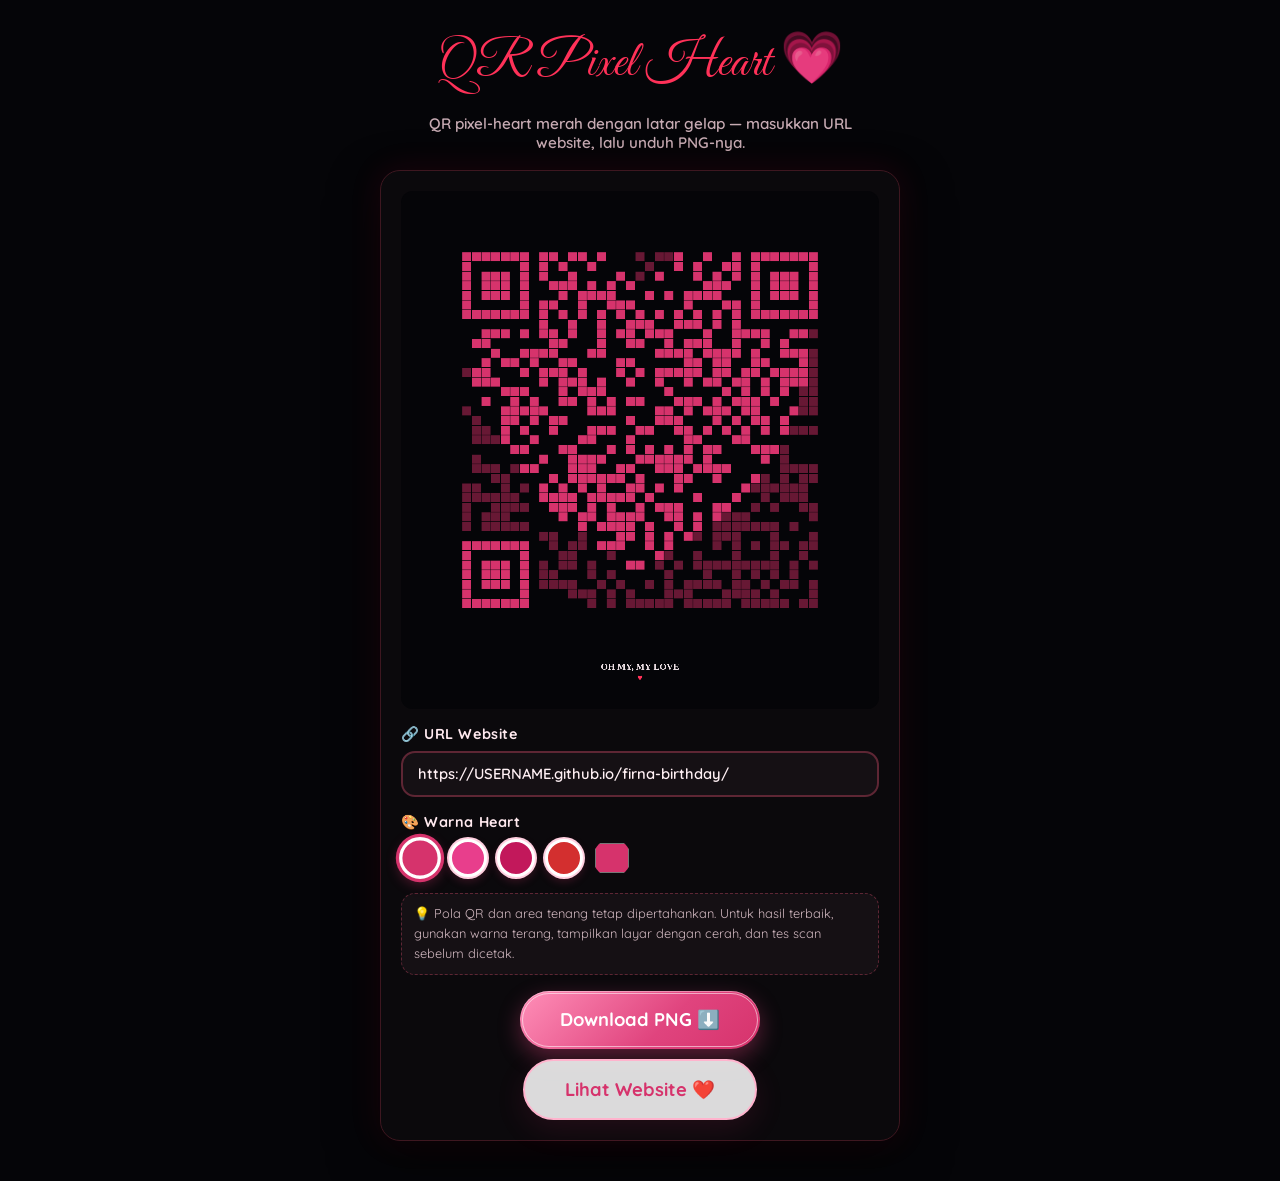
==== qr.html @ 23149557 "Publish birthday website" ====
<!DOCTYPE html>
<html lang="id">
<head>
  <meta charset="UTF-8">
  <meta name="viewport" content="width=device-width, initial-scale=1.0">
  <title>QR Pixel Heart — Firna ❤️</title>
  <link rel="icon" href="data:image/svg+xml,<svg xmlns='http://www.w3.org/2000/svg' viewBox='0 0 100 100'><text y='.9em' font-size='90'>💗</text></svg>">
  <link rel="preconnect" href="https://fonts.googleapis.com">
  <link rel="preconnect" href="https://fonts.gstatic.com" crossorigin>
  <link href="https://fonts.googleapis.com/css2?family=Great+Vibes&family=Quicksand:wght@400;500;600;700&display=swap" rel="stylesheet">
  <link rel="stylesheet" href="css/style.css">
  <style>
    .qr-page {
      min-height: 100dvh;
      display: flex;
      flex-direction: column;
      align-items: center;
      gap: 18px;
      padding: 28px 18px 40px;
      position: relative;
      z-index: 1;
      overflow-y: auto;
      color: #f8edf0;
      background: #050508;
    }
    .qr-page h1 {
      font-family: var(--font-script);
      font-weight: 400;
      font-size: clamp(2.2rem, 8vw, 3.2rem);
      color: #ff3158;
      text-align: center;
    }
    .qr-page .sub {
      color: #c7abb3;
      font-weight: 600;
      text-align: center;
      max-width: 460px;
      font-size: 0.95rem;
    }
    .qr-panel {
      background: #0b090c;
      border: 1px solid #3e1720;
      border-radius: 20px;
      box-shadow: 0 18px 50px rgba(0, 0, 0, 0.55), 0 0 32px rgba(230, 20, 58, 0.12);
      padding: 20px;
      width: min(100%, 520px);
      display: flex;
      flex-direction: column;
      gap: 16px;
    }
    #qr-canvas {
      width: 100%;
      height: auto;
      display: block;
      border-radius: 12px;
      background: #050508;
    }
    .qr-label {
      font-weight: 700;
      color: #ffe9ef;
      font-size: 0.9rem;
      letter-spacing: 0.04em;
    }
    .qr-url-row { display: flex; gap: 8px; flex-wrap: wrap; }
    #qr-url {
      flex: 1 1 220px;
      font-family: var(--font-body);
      font-weight: 600;
      font-size: 0.92rem;
      padding: 0.8em 1em;
      border-radius: 14px;
      border: 2px solid #5e2634;
      background: #151014;
      color: #fff0f4;
      outline: none;
    }
    #qr-url:focus { border-color: #ff5270; background: #1d1117; }
    .swatches { display: flex; gap: 10px; flex-wrap: wrap; align-items: center; }
    .swatch {
      width: 38px;
      height: 38px;
      border-radius: 50%;
      border: 3px solid #fff;
      box-shadow: 0 0 0 2px var(--pink-200), 0 4px 10px rgba(214, 51, 108, 0.25);
      cursor: pointer;
      transition: transform 0.15s ease;
      padding: 0;
    }
    .swatch:hover { transform: scale(1.12); }
    .swatch.on { box-shadow: 0 0 0 3px var(--rose), 0 4px 12px rgba(214, 51, 108, 0.4); transform: scale(1.1); }
    #qr-custom {
      width: 38px;
      height: 38px;
      border: none;
      border-radius: 50%;
      cursor: pointer;
      background: none;
      padding: 0;
    }
    .qr-tip {
      font-size: 0.8rem;
      color: #d1b8c0;
      line-height: 1.55;
      background: #151014;
      border: 1.5px dashed #5e2634;
      border-radius: 14px;
      padding: 10px 12px;
    }
    .qr-actions { display: flex; gap: 10px; flex-wrap: wrap; justify-content: center; }
  </style>
</head>
<body>
  <main class="qr-page">
    <h1>QR Pixel Heart 💗</h1>
    <p class="sub">QR pixel-heart merah dengan latar gelap — masukkan URL website, lalu unduh PNG-nya.</p>

    <div class="qr-panel">
      <canvas id="qr-canvas" aria-label="Preview QR code pixel heart"></canvas>

      <div>
        <p class="qr-label">🔗 URL Website</p>
        <div class="qr-url-row" style="margin-top:8px">
          <input id="qr-url" type="text" spellcheck="false" placeholder="https://username.github.io/firna-birthday/">
        </div>
      </div>

      <div>
        <p class="qr-label">🎨 Warna Heart</p>
        <div class="swatches" style="margin-top:8px" id="swatches">
          <button class="swatch on" data-color="#D6336C" style="background:#D6336C" title="Rose Pink"></button>
          <button class="swatch" data-color="#E83E8C" style="background:#E83E8C" title="Hot Pink"></button>
          <button class="swatch" data-color="#C2185B" style="background:#C2185B" title="Berry Pink"></button>
          <button class="swatch" data-color="#D32F2F" style="background:#D32F2F" title="Merah"></button>
          <input id="qr-custom" type="color" value="#D6336C" title="Warna custom">
        </div>
      </div>

      <p class="qr-tip">
        💡 Pola QR dan area tenang tetap dipertahankan. Untuk hasil terbaik, gunakan warna terang, tampilkan layar dengan cerah, dan tes scan sebelum dicetak.
      </p>

      <div class="qr-actions">
        <button class="btn btn-primary" id="btn-download">Download PNG ⬇️</button>
        <a class="btn btn-soft" href="index.html" style="text-decoration:none">Lihat Website ❤️</a>
      </div>
    </div>
  </main>

  <script src="js/qrcode.min.js"></script>
  <script>
    "use strict";

    const DEFAULT_URL = "https://USERNAME.github.io/firna-birthday/";
    const canvas = document.getElementById("qr-canvas");
    const ctx = canvas.getContext("2d");
    const urlInput = document.getElementById("qr-url");
    const customInput = document.getElementById("qr-custom");
    let currentColor = "#D6336C";

    urlInput.value = DEFAULT_URL;

    function heartPath(c, x, y, s) {
      c.beginPath();
      c.moveTo(x, y + s * 0.32);
      c.bezierCurveTo(x + s * 0.56, y - s * 0.18, x + s * 0.36, y - s * 0.58, x, y - s * 0.2);
      c.bezierCurveTo(x - s * 0.36, y - s * 0.58, x - s * 0.56, y - s * 0.18, x, y + s * 0.32);
      c.closePath();
    }

    function drawBigHeart(c, cx, cy, s, fill) {
      c.save();
      c.translate(cx, cy);
      c.fillStyle = fill;
      c.beginPath();
      c.moveTo(0, s * 0.32);
      c.bezierCurveTo(s * 0.56, -s * 0.18, s * 0.36, -s * 0.58, 0, -s * 0.2);
      c.bezierCurveTo(-s * 0.36, -s * 0.58, -s * 0.56, -s * 0.18, 0, s * 0.32);
      c.closePath();
      c.fill();
      c.restore();
    }

    function buildQR(url) {
      const qr = qrcode(0, "H");
      qr.addData(url);
      qr.make();
      return qr;
    }

    function isInsideHeart(x, y) {
      const sum = x * x + y * y - 1;
      return sum * sum * sum - x * x * y * y * y <= 0;
    }

    function dimColor(hex, factor = 0.48) {
      const value = hex.replace("#", "");
      const r = Math.round(parseInt(value.slice(0, 2), 16) * factor);
      const g = Math.round(parseInt(value.slice(2, 4), 16) * factor);
      const b = Math.round(parseInt(value.slice(4, 6), 16) * factor);
      return `rgb(${r}, ${g}, ${b})`;
    }

    function render() {
      const url = urlInput.value.trim() || DEFAULT_URL;
      let qr;
      try {
        qr = buildQR(url);
      } catch (e) {
        ctx.clearRect(0, 0, canvas.width, canvas.height);
        ctx.fillStyle = "#f4dce2";
        ctx.font = "600 14px Quicksand, sans-serif";
        ctx.textAlign = "center";
        ctx.fillText("URL terlalu panjang untuk QR ini 😢", canvas.width / 2, 40);
        return;
      }

      const S = 2;
      const N = qr.getModuleCount();
      const QUIET = 4;
      const cell = 18;
      const qrPx = (N + QUIET * 2) * cell;
      const pad = 42;
      const footH = 74;
      const W = qrPx + pad * 2;
      const H = qrPx + pad * 2 + footH;

      canvas.width = W * S;
      canvas.height = H * S;
      canvas.style.aspectRatio = `${W} / ${H}`;
      ctx.setTransform(S, 0, 0, S, 0, 0);

      // Latar gelap seperti referensi, dengan area tenang QR tetap bersih.
      ctx.fillStyle = "#050508";
      ctx.fillRect(0, 0, W, H);

      const qx = pad;
      const qy = pad;
      const dimmedColor = dimColor(currentColor);
      const moduleInset = cell * 0.035;
      const moduleSize = cell - moduleInset * 2;

      // Semua modul QR tetap digambar. Modul di area hati lebih terang,
      // sedangkan modul di luar hati dibuat lebih redup untuk membentuk siluet.
      for (let row = 0; row < N; row++) {
        for (let col = 0; col < N; col++) {
          if (!qr.isDark(row, col)) continue;
          const x = ((col + 0.5) / N) * 2 - 1;
          const y = 1 - ((row + 0.5) / N) * 2;
          const inHeart = isInsideHeart(x * 1.2, y * 1.2);
          const isFinder =
            (row < 8 && col < 8) ||
            (row < 8 && col >= N - 8) ||
            (row >= N - 8 && col < 8);

          ctx.fillStyle = inHeart || isFinder ? currentColor : dimmedColor;
          ctx.fillRect(
            qx + (col + QUIET) * cell + moduleInset,
            qy + (row + QUIET) * cell + moduleInset,
            moduleSize,
            moduleSize,
          );
        }
      }

      // Caption seperti contoh.
      ctx.fillStyle = "#eee1e5";
      ctx.textAlign = "center";
      ctx.textBaseline = "middle";
      ctx.font = "600 17px Georgia, serif";
      ctx.fillText("OH MY, MY LOVE", W / 2, qy + qrPx + 38);
      ctx.fillStyle = "#ff3158";
      heartPath(ctx, W / 2, qy + qrPx + 58, 12);
      ctx.fill();
    }

    function roundRect(c, x, y, w, h, r) {
      c.beginPath();
      c.moveTo(x + r, y);
      c.arcTo(x + w, y, x + w, y + h, r);
      c.arcTo(x + w, y + h, x, y + h, r);
      c.arcTo(x, y + h, x, y, r);
      c.arcTo(x, y, x + w, y, r);
      c.closePath();
    }

    // swatches
    document.getElementById("swatches").addEventListener("click", (e) => {
      const b = e.target.closest(".swatch");
      if (!b) return;
      currentColor = b.dataset.color;
      document.querySelectorAll(".swatch").forEach((s) => s.classList.toggle("on", s === b));
      render();
    });
    customInput.addEventListener("input", () => {
      currentColor = customInput.value;
      document.querySelectorAll(".swatch").forEach((s) => s.classList.remove("on"));
      render();
    });

    let t;
    urlInput.addEventListener("input", () => {
      clearTimeout(t);
      t = setTimeout(render, 300);
    });

    document.getElementById("btn-download").addEventListener("click", () => {
      const a = document.createElement("a");
      a.download = "qr-ucapan-firna.png";
      a.href = canvas.toDataURL("image/png");
      a.click();
    });

    render();
    if (document.fonts && document.fonts.ready) {
      document.fonts.ready.then(render);
    }
  </script>
</body>
</html>
---- css/style.css ----
/* ============================================================
   Happy Birthday Firna — cute & elegan
   ============================================================ */

:root {
  --pink-50: #fff5f8;
  --pink-100: #ffe3ec;
  --pink-200: #ffd0e0;
  --pink-300: #ffb3cd;
  --pink-400: #ff8fb8;
  --pink-500: #f472a0;
  --pink-600: #e0447e;
  --pink-700: #c2185b;
  --rose: #d6336c;
  --gold: #d4a054;
  --gold-light: #f0d4a0;
  --ink: #5c3a48;
  --ink-soft: #8a6272;
  --card: #ffffff;
  --shadow-soft: 0 10px 30px rgba(214, 51, 108, 0.12);
  --shadow-lift: 0 16px 40px rgba(214, 51, 108, 0.2);
  --radius: 26px;
  --font-body: "Quicksand", "Segoe UI", sans-serif;
  --font-script: "Great Vibes", cursive;
}

* { margin: 0; padding: 0; box-sizing: border-box; -webkit-tap-highlight-color: transparent; }

html, body { height: 100%; }

body {
  font-family: var(--font-body);
  color: var(--ink);
  background:
    radial-gradient(1100px 600px at 12% -8%, #ffd9e8 0%, transparent 55%),
    radial-gradient(900px 700px at 110% 20%, #ffe9d6 0%, transparent 50%),
    radial-gradient(800px 800px at 50% 115%, #ffd6ea 0%, transparent 55%),
    linear-gradient(160deg, var(--pink-50) 0%, var(--pink-100) 55%, #ffeef6 100%);
  overflow: hidden;
  position: relative;
}

/* floating background sparkles */
body::before, body::after {
  content: "";
  position: fixed;
  inset: 0;
  pointer-events: none;
  z-index: 0;
}
body::before {
  background-image:
    radial-gradient(3px 3px at 12% 22%, rgba(212, 160, 84, 0.5) 50%, transparent 51%),
    radial-gradient(2.5px 2.5px at 78% 12%, rgba(244, 114, 160, 0.45) 50%, transparent 51%),
    radial-gradient(2px 2px at 34% 78%, rgba(212, 160, 84, 0.4) 50%, transparent 51%),
    radial-gradient(3px 3px at 88% 68%, rgba(244, 114, 160, 0.4) 50%, transparent 51%),
    radial-gradient(2px 2px at 55% 40%, rgba(212, 160, 84, 0.35) 50%, transparent 51%),
    radial-gradient(2.5px 2.5px at 22% 52%, rgba(244, 114, 160, 0.35) 50%, transparent 51%);
  animation: sparkle-drift 9s ease-in-out infinite alternate;
}
body::after {
  background-image:
    radial-gradient(2px 2px at 65% 85%, rgba(255, 255, 255, 0.9) 50%, transparent 51%),
    radial-gradient(3px 3px at 8% 88%, rgba(255, 255, 255, 0.8) 50%, transparent 51%),
    radial-gradient(2px 2px at 92% 38%, rgba(255, 255, 255, 0.85) 50%, transparent 51%),
    radial-gradient(2.5px 2.5px at 42% 8%, rgba(255, 255, 255, 0.8) 50%, transparent 51%);
  animation: sparkle-drift 11s ease-in-out infinite alternate-reverse;
}
@keyframes sparkle-drift {
  from { transform: translateY(0); opacity: 0.85; }
  to { transform: translateY(-14px); opacity: 1; }
}

/* fx canvas (confetti) */
#fx-canvas {
  position: fixed;
  inset: 0;
  width: 100%;
  height: 100%;
  pointer-events: none;
  z-index: 60;
}

/* ============================ scenes ============================ */
.scene {
  position: fixed;
  inset: 0;
  display: none;
  align-items: center;
  justify-content: center;
  flex-direction: column;
  padding: max(20px, env(safe-area-inset-top)) 20px max(24px, env(safe-area-inset-bottom));
  z-index: 1;
  overflow: hidden auto;
}
.scene.active { display: flex; }
.scene.leaving { animation: scene-out 0.45s ease forwards; }
.scene.entering { animation: scene-in 0.55s cubic-bezier(0.22, 1, 0.36, 1) both; }

@keyframes scene-in {
  from { opacity: 0; transform: translateY(26px) scale(0.98); }
  to { opacity: 1; transform: translateY(0) scale(1); }
}
@keyframes scene-out {
  from { opacity: 1; transform: translateY(0) scale(1); }
  to { opacity: 0; transform: translateY(-24px) scale(0.98); }
}

/* ============================ buttons ============================ */
.btn {
  font-family: var(--font-body);
  font-weight: 700;
  font-size: clamp(1rem, 2.6vw, 1.15rem);
  border: none;
  border-radius: 999px;
  padding: 0.95em 2.2em;
  cursor: pointer;
  position: relative;
  transition: transform 0.18s ease, box-shadow 0.18s ease, filter 0.18s ease;
}
.btn:active { transform: scale(0.95); }
.btn-primary {
  color: #fff;
  background: linear-gradient(135deg, var(--pink-400) 0%, var(--pink-600) 60%, var(--rose) 100%);
  box-shadow: 0 8px 22px rgba(224, 68, 126, 0.38), inset 0 1px 0 rgba(255, 255, 255, 0.35);
}
.btn-primary:hover {
  transform: translateY(-2px) scale(1.03);
  box-shadow: 0 12px 28px rgba(224, 68, 126, 0.45), inset 0 1px 0 rgba(255, 255, 255, 0.35);
}
.btn-primary::after {
  content: "";
  position: absolute;
  inset: 2px;
  border-radius: inherit;
  border: 1.5px solid rgba(255, 255, 255, 0.55);
  pointer-events: none;
}
.btn-soft {
  color: var(--rose);
  background: rgba(255, 255, 255, 0.85);
  border: 2px solid var(--pink-300);
  box-shadow: var(--shadow-soft);
}
.btn-soft:hover { transform: translateY(-2px); }

.hidden { display: none !important; }

/* ============================ intro ============================ */
.intro-card {
  text-align: center;
  display: flex;
  flex-direction: column;
  align-items: center;
  gap: 14px;
  animation: scene-in 0.6s ease both;
}
.intro-envelope {
  position: relative;
  width: clamp(150px, 38vw, 210px);
  filter: drop-shadow(0 14px 22px rgba(214, 51, 108, 0.22));
  animation: floaty 3.2s ease-in-out infinite;
}
.envelope-svg { width: 100%; height: auto; display: block; }
.intro-heart-pop {
  position: absolute;
  top: -16px;
  left: 50%;
  transform: translateX(-50%);
  font-size: 34px;
  animation: heartbeat 1.4s ease-in-out infinite;
}
@keyframes floaty {
  0%, 100% { transform: translateY(0); }
  50% { transform: translateY(-10px); }
}
@keyframes heartbeat {
  0%, 100% { transform: translateX(-50%) scale(1); }
  25% { transform: translateX(-50%) scale(1.18); }
  40% { transform: translateX(-50%) scale(1); }
  60% { transform: translateX(-50%) scale(1.12); }
}
.intro-kicker {
  font-weight: 600;
  color: var(--ink-soft);
  letter-spacing: 0.14em;
  text-transform: uppercase;
  font-size: clamp(0.7rem, 2.4vw, 0.82rem);
}
.intro-title {
  font-family: var(--font-script);
  font-size: clamp(3rem, 12vw, 4.6rem);
  font-weight: 400;
  color: var(--rose);
  text-shadow: 0 3px 18px rgba(214, 51, 108, 0.28);
  line-height: 1.1;
}
.intro-hint {
  font-size: 0.85rem;
  color: var(--ink-soft);
  opacity: 0.75;
  animation: hint-blink 1.8s ease-in-out infinite;
}
@keyframes hint-blink {
  0%, 100% { opacity: 0.45; }
  50% { opacity: 0.95; }
}

/* ============================ countdown ============================ */
#rain-canvas {
  position: absolute;
  inset: 0;
  width: 100%;
  height: 100%;
  z-index: 0;
}
.countdown-wrap {
  position: relative;
  z-index: 1;
  text-align: center;
}
.countdown-label {
  font-weight: 600;
  color: var(--ink-soft);
  margin-bottom: 18px;
  font-size: clamp(0.95rem, 3.4vw, 1.2rem);
  animation: scene-in 0.6s ease both;
}
.countdown-number {
  font-family: var(--font-script);
  font-size: clamp(7rem, 30vw, 13rem);
  color: var(--rose);
  text-shadow:
    0 4px 0 var(--pink-300),
    0 10px 34px rgba(214, 51, 108, 0.4);
  line-height: 1;
  user-select: none;
}
.countdown-number.pop { animation: count-pop 0.9s cubic-bezier(0.22, 1, 0.36, 1); }
@keyframes count-pop {
  0% { transform: scale(0.2); opacity: 0; }
  45% { transform: scale(1.18); opacity: 1; }
  70% { transform: scale(0.96); }
  100% { transform: scale(1); opacity: 1; }
}

/* ============================ title ============================ */
.float-hearts {
  position: absolute;
  inset: 0;
  pointer-events: none;
  z-index: 0;
  overflow: hidden;
}
.float-hearts span {
  position: absolute;
  bottom: -60px;
  animation: float-up linear infinite;
  filter: drop-shadow(0 4px 8px rgba(214, 51, 108, 0.25));
}
@keyframes float-up {
  0% { transform: translateY(0) rotate(0deg); opacity: 0; }
  12% { opacity: 1; }
  100% { transform: translateY(-115vh) rotate(360deg); opacity: 0; }
}
.title-wrap {
  position: relative;
  z-index: 1;
  text-align: center;
  display: flex;
  flex-direction: column;
  align-items: center;
  gap: 18px;
  max-width: 720px;
}
.title-kicker {
  font-weight: 700;
  letter-spacing: 0.22em;
  text-transform: uppercase;
  font-size: clamp(0.72rem, 2.8vw, 0.95rem);
  color: var(--gold);
  animation: scene-in 0.7s ease both;
}
.birthday-title {
  font-family: var(--font-script);
  font-weight: 400;
  font-size: clamp(2.6rem, 11vw, 5.2rem);
  color: var(--rose);
  line-height: 1.18;
  text-shadow: 0 3px 20px rgba(214, 51, 108, 0.3);
}
.birthday-title .word {
  display: inline-block;
  white-space: nowrap;
}
.birthday-title .ltr {
  display: inline-block;
  opacity: 0;
  transform: translateY(24px) rotate(6deg);
  animation: letter-in 0.55s cubic-bezier(0.22, 1, 0.36, 1) forwards;
}
.birthday-title .ltr.space { width: 0.35em; }
@keyframes letter-in {
  to { opacity: 1; transform: translateY(0) rotate(0deg); }
}
.title-hearts-row {
  display: flex;
  gap: 10px;
  font-size: clamp(1.3rem, 4.5vw, 1.8rem);
}
.title-hearts-row span {
  animation: heartbeat 1.5s ease-in-out infinite;
  display: inline-block;
}
.title-hearts-row span:nth-child(2) { animation-delay: 0.12s; }
.title-hearts-row span:nth-child(3) { animation-delay: 0.24s; }
.title-hearts-row span:nth-child(4) { animation-delay: 0.36s; }
.title-hearts-row span:nth-child(5) { animation-delay: 0.48s; }

/* ============================ cake ============================ */
.cake-wrap {
  text-align: center;
  display: flex;
  flex-direction: column;
  align-items: center;
  gap: 20px;
  width: 100%;
}
.cake-hint {
  font-weight: 600;
  color: var(--ink-soft);
  font-size: clamp(0.95rem, 3.4vw, 1.15rem);
}
.cake-interactive {
  width: clamp(210px, 58vw, 300px);
  cursor: pointer;
  transition: transform 0.2s ease;
  outline: none;
}
.cake-interactive:hover { transform: scale(1.04); }
.cake-interactive:active { transform: scale(0.96); }
.cake-svg { width: 100%; height: auto; display: block; filter: drop-shadow(0 16px 26px rgba(214, 51, 108, 0.2)); }
.flame {
  transform-origin: center bottom;
  animation: flicker 0.45s ease-in-out infinite alternate;
  filter: drop-shadow(0 0 6px rgba(255, 183, 77, 0.85));
}
.flame-core { animation: flicker 0.35s ease-in-out infinite alternate-reverse; }
@keyframes flicker {
  from { transform: scaleY(1) scaleX(1); opacity: 1; }
  to { transform: scaleY(1.16) scaleX(0.9); opacity: 0.85; }
}
.candles.out .flame, .candles.out .flame-core {
  animation: none;
  opacity: 0;
  transition: opacity 0.25s ease;
}
#smoke.show { animation: smoke-up 1.1s ease forwards; }
@keyframes smoke-up {
  0% { opacity: 0.9; transform: translateY(0); }
  100% { opacity: 0; transform: translateY(-34px); }
}
.cake-done { display: flex; flex-direction: column; align-items: center; gap: 16px; animation: scene-in 0.55s ease both; }
.cake-done-text {
  font-weight: 600;
  color: var(--ink);
  font-size: clamp(1rem, 3.6vw, 1.2rem);
  line-height: 1.55;
}

/* ============================ letter (buku 3D) ============================ */
.book-stage {
  width: 100%;
  display: flex;
  flex-direction: column;
  align-items: center;
  gap: 16px;
}
.book-hint {
  font-weight: 600;
  color: var(--ink-soft);
  font-size: clamp(0.88rem, 3.3vw, 1.05rem);
  text-align: center;
  animation: hint-blink 1.8s ease-in-out infinite;
}
.book-hint span {
  display: inline-block;
  margin-right: 4px;
  animation: swipe-hint 1.5s ease-in-out infinite;
}
@keyframes swipe-hint {
  0%, 100% { transform: translateX(0); }
  50% { transform: translateX(-9px); }
}

.book {
  position: relative;
  width: min(88vw, 400px, calc((100dvh - 190px) * 5 / 7));
  aspect-ratio: 5 / 7;
  perspective: 1800px;
  touch-action: none;
  user-select: none;
  -webkit-user-select: none;
  cursor: grab;
  border-radius: 8px 16px 16px 8px;
  transition: transform 0.55s cubic-bezier(0.34, 1.08, 0.44, 1);
}
/* Setelah semua lembar dibalik, satu-satunya halaman yang terlihat adalah
   back cover di sisi kiri buku. Geser buku sebesar lebarnya sendiri supaya
   back cover pindah ke posisi tengah (tidak terpotong di layar HP). */
.book.is-end {
  transform: translateX(100%);
}
.book.is-end::before {
  transform: translateX(-100%);
}
.book:active { cursor: grabbing; }
.book::before {
  content: "";
  position: absolute;
  inset: 0;
  border-radius: inherit;
  box-shadow: 0 18px 34px rgba(168, 30, 81, 0.28);
  z-index: 0;
  pointer-events: none;
}
.leaf {
  position: absolute;
  inset: 0;
  transform-origin: left center;
  transform-style: preserve-3d;
  transition: transform 0.8s cubic-bezier(0.34, 1.08, 0.44, 1);
  will-change: transform;
}
.leaf.flipped { transform: rotateY(-180deg); }

.face {
  position: absolute;
  inset: 0;
  backface-visibility: hidden;
  -webkit-backface-visibility: hidden;
  border-radius: 8px 16px 16px 8px;
  overflow: hidden;
  box-shadow: inset 0 0 0 1px rgba(248, 180, 200, 0.55);
}
.face.back {
  transform: rotateY(180deg);
  border-radius: 16px 8px 8px 16px;
}

.book-spine {
  position: absolute;
  left: 0;
  top: 0;
  bottom: 0;
  width: 15px;
  z-index: 500;
  pointer-events: none;
  border-radius: 8px 0 0 8px;
  background: linear-gradient(90deg, rgba(90, 10, 40, 0.45) 0, rgba(90, 10, 40, 0.12) 60%, transparent 100%);
  transition: opacity 0.3s ease;
}
/* Punggung buku ikut bergeser, jadi disembunyikan saat back cover tampil. */
.book.is-end .book-spine { opacity: 0; }

/* --- cover --- */
.cover-face {
  display: flex;
  flex-direction: column;
  align-items: center;
  justify-content: center;
  gap: 8px;
  padding: 30px 24px 56px 30px;
  text-align: center;
  color: #fff;
  background: radial-gradient(120% 100% at 20% 0%, #f472a0 0%, #e0447e 46%, #b81e5b 100%);
}
.cover-face::before {
  content: "";
  position: absolute;
  inset: 12px 12px 12px 18px;
  border-radius: 6px 12px 12px 6px;
  border: 1.5px solid rgba(240, 212, 160, 0.75);
  pointer-events: none;
}
.cover-face::after {
  content: "";
  position: absolute;
  inset: 0;
  pointer-events: none;
  background: linear-gradient(90deg, rgba(80, 8, 36, 0.5) 0, rgba(80, 8, 36, 0.12) 20px, transparent 44px);
}
.cover-kicker {
  font-size: 0.62rem;
  font-weight: 700;
  letter-spacing: 0.3em;
  text-transform: uppercase;
  color: var(--gold-light);
}
.cover-title {
  font-family: var(--font-script);
  font-weight: 400;
  font-size: clamp(2.4rem, 11vw, 3.3rem);
  line-height: 1.02;
  color: #fff;
  text-shadow: 0 3px 14px rgba(80, 8, 36, 0.4);
}
.cover-title span {
  font-size: 1.18em;
  color: #ffe6ef;
}
.cover-hearts { font-size: 1.35rem; }
.cover-seal {
  width: 56px;
  height: 56px;
  border-radius: 50%;
  display: grid;
  place-items: center;
  margin-top: 8px;
  font-family: var(--font-script);
  font-size: 2rem;
  color: #ffe3ec;
  background: radial-gradient(circle at 34% 30%, #f7a1bd, #c2185b 62%, #8e1245);
  box-shadow: 0 6px 14px rgba(80, 8, 36, 0.42), inset 0 2px 4px rgba(255, 255, 255, 0.35);
  border: 2px solid rgba(255, 255, 255, 0.35);
}
.cover-swipe {
  position: absolute;
  left: 0;
  right: 0;
  bottom: 20px;
  font-size: 0.78rem;
  font-weight: 600;
  letter-spacing: 0.08em;
  color: rgba(255, 240, 246, 0.9);
  animation: hint-blink 1.6s ease-in-out infinite;
}
.back-cover {
  justify-content: center;
  gap: 12px;
  background: radial-gradient(120% 100% at 80% 0%, #f472a0 0%, #cf2a68 52%, #a3144e 100%);
}
.back-cover-text {
  font-family: var(--font-script);
  font-size: 1.45rem;
  line-height: 1.3;
  color: #ffe3ec;
  text-align: center;
  padding: 0 4px;
}

/* --- paper sides --- */
.paper-face {
  display: grid;
  place-items: center;
  background:
    repeating-linear-gradient(0deg, transparent 0 23px, rgba(248, 180, 200, 0.14) 23px 24px),
    linear-gradient(180deg, #fffdfb 0%, #fff2f7 100%);
}
.paper-mark { font-size: 2.3rem; opacity: 0.3; }

/* --- pages --- */
.page-face {
  display: flex;
  flex-direction: column;
  gap: 10px;
  padding: 30px 20px 24px 26px;
  text-align: center;
  background: linear-gradient(180deg, #fffdfb 0%, #fff6fa 100%);
}
.page-face::before {
  content: "";
  position: absolute;
  inset: 0;
  pointer-events: none;
  background: linear-gradient(90deg, rgba(173, 20, 87, 0.1) 0, rgba(173, 20, 87, 0.03) 16px, transparent 38px);
}
.page-face::after {
  content: "";
  position: absolute;
  inset: 9px 9px 9px 15px;
  border-radius: 6px 12px 12px 6px;
  border: 1.5px dashed rgba(248, 180, 200, 0.7);
  pointer-events: none;
}
.bp-title {
  font-family: var(--font-script);
  font-weight: 400;
  font-size: clamp(1.55rem, 6.2vw, 1.95rem);
  line-height: 1.15;
  color: var(--rose);
  margin-top: 2px;
}
.bp-kicker {
  font-size: 0.6rem;
  font-weight: 700;
  letter-spacing: 0.24em;
  text-transform: uppercase;
  color: var(--gold);
  margin-top: 2px;
}
.bp-text {
  font-size: clamp(0.8rem, 3vw, 0.93rem);
  line-height: 1.62;
  font-weight: 500;
  color: var(--ink);
}
.bp-cap {
  font-family: var(--font-script);
  font-size: clamp(1.12rem, 4.4vw, 1.36rem);
  line-height: 1.25;
  color: var(--pink-700);
}
.bp-sign {
  margin-top: auto;
  font-family: var(--font-script);
  font-size: clamp(1.05rem, 4.2vw, 1.3rem);
  line-height: 1.5;
  color: var(--pink-700);
}
.bp-mark {
  position: absolute;
  right: 20px;
  bottom: 16px;
  font-size: 1.05rem;
  opacity: 0.6;
}
.page-final {
  justify-content: center;
  gap: 14px;
}
.page-final .btn-page {
  align-self: center;
  margin-top: 4px;
  padding: 0.62em 1.4em;
  font-size: clamp(0.72rem, 3vw, 0.92rem);
  line-height: 1.2;
  max-width: 92%;
  white-space: normal;
}
.page-photo {
  justify-content: center;
  gap: 12px;
}

/* --- photos --- */
.bp-photo {
  background: #fff;
  padding: 6px 6px 20px;
  border-radius: 8px;
  border: 1px solid var(--pink-100);
  box-shadow: 0 8px 18px rgba(214, 51, 108, 0.18);
  transform: rotate(-2.5deg);
}
.bp-photo:nth-child(2) { transform: rotate(2.5deg); }
.bp-photo img {
  display: block;
  width: 100%;
  aspect-ratio: 1;
  object-fit: cover;
  border-radius: 4px;
  background: var(--pink-100);
  -webkit-user-drag: none;
}
.bp-grid {
  display: grid;
  grid-template-columns: 1fr 1fr;
  gap: 10px;
  align-items: center;
  margin: auto 4px;
}
.bp-photo.single {
  width: min(76%, 240px);
  margin: 4px auto 0;
  transform: rotate(-2deg);
}

/* ============================ bouquet (hadiah bunga) ============================ */

/* mawar muncul satu per satu */
.bloom-pop {
  opacity: 0;
  transform: scale(0.45);
  transform-box: fill-box;
  transform-origin: center;
  transition:
    transform 0.85s cubic-bezier(0.22, 1, 0.36, 1) var(--d, 0s),
    opacity 0.5s ease var(--d, 0s);
}
.bouquet-stage.is-in .bloom-pop {
  opacity: 1;
  transform: scale(1);
}

/* goyangan halus supaya buket terlihat hidup */
.bloom-sway {
  transform-box: fill-box;
  transform-origin: center;
  animation: bouquetSway 5.5s ease-in-out infinite;
  animation-delay: var(--sway, 0s);
}
@keyframes bouquetSway {
  0%,
  100% {
    transform: rotate(-1.4deg);
  }
  50% {
    transform: rotate(1.4deg);
  }
}

/* ============================ scene: bouquet ============================ */

.bouquet-petals {
  position: absolute;
  inset: 0;
  overflow: hidden;
  pointer-events: none;
  z-index: 0;
}
.bouquet-petals span {
  position: absolute;
  top: -30px;
  border-radius: 62% 38% 58% 42% / 66% 52% 48% 34%;
  background: radial-gradient(circle at 35% 30%, #ffe1e5, #ed91a6 55%, #c65375);
  box-shadow: 0 2px 5px rgba(198, 83, 117, 0.18);
  animation: petal-fall linear infinite;
  will-change: transform;
}
@keyframes petal-fall {
  0% {
    transform: translate3d(0, -8vh, 0) rotate(0deg);
    opacity: 0;
  }
  10% {
    opacity: 0.9;
  }
  100% {
    transform: translate3d(var(--drift, 30px), 106vh, 0) rotate(340deg);
    opacity: 0;
  }
}

.bouquet-wrap {
  position: relative;
  z-index: 1;
  display: flex;
  flex-direction: column;
  align-items: center;
  gap: 12px;
  max-width: 560px;
  text-align: center;
}
.bouquet-kicker {
  font-weight: 700;
  letter-spacing: 0.22em;
  text-transform: uppercase;
  font-size: clamp(0.68rem, 2.6vw, 0.86rem);
  color: var(--gold);
}
.bouquet-title {
  font-family: var(--font-script);
  font-weight: 400;
  font-size: clamp(2rem, 7.5vw, 2.8rem);
  line-height: 1.1;
  color: var(--rose);
  text-shadow: 0 3px 18px rgba(214, 51, 108, 0.22);
}
.bouquet-text {
  max-width: 36ch;
  font-size: clamp(0.9rem, 3.4vw, 1rem);
  line-height: 1.6;
  font-weight: 500;
  color: var(--ink);
}

/* panggung buket: satu ilustrasi SVG, skalanya ikut viewBox */
.bouquet-stage {
  position: relative;
  width: min(88vw, 380px, 46vh);
  aspect-ratio: 400 / 470;
  margin: 2px auto;
  filter: drop-shadow(0 16px 22px rgba(190, 80, 112, 0.16));
}
.bouquet-art {
  display: block;
  width: 100%;
  height: 100%;
  overflow: visible;
}

/* ============================ gallery ============================ */
#love-rain-canvas {
  position: absolute;
  inset: 0;
  width: 100%;
  height: 100%;
  pointer-events: none;
  z-index: 0;
}
#scene-gallery {
  /* ruang ekstra untuk hati: padding scene dibuat lebih tipis */
  padding: 12px 12px 14px;
}
.gallery-wrap {
  width: 100%;
  height: 100%;
  display: flex;
  flex-direction: column;
  align-items: center;
  justify-content: flex-start;
  gap: 8px;
  position: relative;
  z-index: 1;
}
.gallery-hint {
  font-weight: 600;
  color: var(--ink-soft);
  font-size: clamp(0.95rem, 3.4vw, 1.15rem);
  padding-top: 6px;
  flex: 0 0 auto;
}
.heart-formation {
  --photo-size: clamp(54px, 7vw, 86px);
  display: grid;
  grid-template-columns: repeat(7, var(--photo-size));
  grid-template-rows: repeat(6, var(--photo-size));
  gap: clamp(1px, 0.3vw, 3px);
  flex: 0 0 auto;
  width: max-content;
  max-width: 100%;
  min-height: 0;
}
.polaroid {
  position: relative;
  width: var(--photo-size);
  height: var(--photo-size);
  background: #fff;
  padding: 2px;
  border-radius: 9px;
  box-shadow: 0 8px 18px rgba(214, 51, 108, 0.22);
  border: 1px solid var(--pink-100);
  transition: transform 1.5s cubic-bezier(0.22, 1, 0.36, 1), opacity 0.8s ease;
  will-change: transform;
  cursor: pointer;
}
.polaroid img, .polaroid .ph {
  display: block;
  width: 100%;
  height: 100%;
  aspect-ratio: 1;
  object-fit: cover;
  border-radius: 4px;
  background: var(--pink-100);
}
.polaroid .ph {
  display: grid;
  place-items: center;
  font-family: var(--font-script);
  font-size: 1.6rem;
  color: var(--pink-600);
}
.polaroid:hover { z-index: 5 !important; }
.gallery-final {
  position: relative;
  flex: 0 0 auto;
  width: min(92%, 430px);
  margin: 0 auto;
  background: rgba(255, 255, 255, 0.92);
  backdrop-filter: blur(6px);
  border-radius: var(--radius);
  border: 2px solid var(--pink-200);
  box-shadow: var(--shadow-lift);
  padding: 20px 18px;
  text-align: center;
  display: flex;
  flex-direction: column;
  gap: 12px;
  z-index: 10;
  /* Tetap mengambil ruang meski belum terlihat, supaya bentuk hati
     dihitung pada area yang sudah final -> tidak ada foto tertimpa
     dan tidak ada lompatan layout saat panel ini muncul.            */
  opacity: 0;
  visibility: hidden;
  pointer-events: none;
  transform: translateY(14px);
  transition: opacity 0.6s ease, transform 0.6s cubic-bezier(0.22, 1, 0.36, 1), visibility 0.6s;
}
.gallery-final.is-visible {
  opacity: 1;
  visibility: visible;
  pointer-events: auto;
  transform: translateY(0);
}
.gallery-final-title {
  font-family: var(--font-script);
  font-weight: 400;
  font-size: clamp(1.7rem, 7vw, 2.3rem);
  color: var(--rose);
}
.gallery-final-text {
  font-size: clamp(0.9rem, 3.4vw, 1rem);
  line-height: 1.6;
  color: var(--ink);
  font-weight: 500;
}

/* ============================ kontrol pojok ============================ */
.corner-controls {
  position: fixed;
  top: max(12px, env(safe-area-inset-top));
  right: max(12px, env(safe-area-inset-right));
  display: flex;
  gap: 8px;
  z-index: 70;
}
.corner-btn {
  width: 42px;
  height: 42px;
  border-radius: 50%;
  border: 2px solid var(--pink-200);
  background: rgba(255, 255, 255, 0.88);
  backdrop-filter: blur(6px);
  -webkit-backdrop-filter: blur(6px);
  box-shadow: var(--shadow-soft);
  font-size: 1.05rem;
  line-height: 1;
  cursor: pointer;
  display: grid;
  place-items: center;
  transition: transform 0.18s ease, box-shadow 0.18s ease, background 0.25s ease;
}
.corner-btn:hover { transform: translateY(-2px) scale(1.07); }
.corner-btn:active { transform: scale(0.92); }
.corner-btn.is-on {
  background: linear-gradient(135deg, var(--pink-400), var(--rose));
  border-color: transparent;
  box-shadow: 0 6px 18px rgba(224, 68, 126, 0.45);
}

/* ============================ dots halaman surat ============================ */
.book-dots {
  display: flex;
  align-items: center;
  justify-content: center;
  gap: 7px;
  min-height: 10px;
}
.book-dots span {
  width: 7px;
  height: 7px;
  border-radius: 50%;
  background: var(--pink-200);
  transition: background 0.3s ease, transform 0.3s ease, box-shadow 0.3s ease;
}
.book-dots span.done { background: var(--pink-400); }
.book-dots span.on {
  background: var(--rose);
  transform: scale(1.5);
  box-shadow: 0 0 0 3px rgba(214, 51, 108, 0.16);
}

/* ============================ amplop intro (bisa diklik) ============================ */
.intro-envelope { cursor: pointer; }
.intro-envelope.opening { animation: envelope-open 0.95s cubic-bezier(0.34, 1.3, 0.5, 1) forwards; }
@keyframes envelope-open {
  0%   { transform: translateY(0) rotate(0deg) scale(1); }
  32%  { transform: translateY(-8px) rotate(-7deg) scale(1.07); }
  68%  { transform: translateY(3px) rotate(4deg) scale(0.97); }
  100% { transform: translateY(0) rotate(0deg) scale(1); }
}
.intro-envelope.opening .intro-heart-pop { animation: heart-fly 0.95s ease forwards; }
@keyframes heart-fly {
  0%   { opacity: 1; transform: translateX(-50%) translateY(0) scale(1); }
  55%  { opacity: 1; transform: translateX(-50%) translateY(-72px) scale(1.55); }
  100% { opacity: 0; transform: translateX(-50%) translateY(-120px) scale(0.5); }
}

/* ============================ tombol galeri ============================ */
.gallery-final-actions {
  display: flex;
  gap: 10px;
  flex-wrap: wrap;
  justify-content: center;
}
/* Di layar lebar dua tombol cukup satu baris, supaya panel penutup
   tidak memakan tinggi yang dibutuhkan bentuk hati. */
@media (min-width: 600px) {
  .gallery-final-actions { flex-wrap: nowrap; }
  .gallery-final .btn { padding: 0.85em 1.6em; }
}

/* ============================ lightbox ============================ */
.lightbox {
  position: fixed;
  inset: 0;
  z-index: 90;
  display: flex;
  align-items: center;
  justify-content: center;
  padding: 20px;
  background: rgba(48, 8, 28, 0.86);
  backdrop-filter: blur(8px);
  -webkit-backdrop-filter: blur(8px);
  animation: scene-in 0.28s ease both;
}
.lightbox[hidden] { display: none; }
.lightbox-stage {
  margin: 0;
  max-width: min(100%, 520px);
  display: flex;
  flex-direction: column;
  align-items: center;
  gap: 12px;
}
.lightbox-stage img {
  display: block;
  width: 100%;
  max-height: 72vh;
  object-fit: contain;
  border-radius: 14px;
  background: #fff;
  box-shadow: 0 24px 60px rgba(0, 0, 0, 0.55);
}
.lightbox-count {
  color: #fff;
  opacity: 0.88;
  font-weight: 600;
  font-size: 0.9rem;
  letter-spacing: 0.06em;
}
.lightbox-close,
.lightbox-nav {
  position: absolute;
  z-index: 2;
  display: grid;
  place-items: center;
  border-radius: 50%;
  border: 2px solid rgba(255, 255, 255, 0.38);
  background: rgba(255, 255, 255, 0.16);
  color: #fff;
  cursor: pointer;
  transition: background 0.2s ease, transform 0.2s ease;
}
.lightbox-close:hover,
.lightbox-nav:hover { background: rgba(255, 255, 255, 0.3); }
.lightbox-close {
  top: max(14px, env(safe-area-inset-top));
  right: max(14px, env(safe-area-inset-right));
  width: 44px;
  height: 44px;
  font-size: 1.15rem;
}
.lightbox-nav {
  top: 50%;
  transform: translateY(-50%);
  width: 48px;
  height: 48px;
  font-size: 1.9rem;
  line-height: 1;
  padding-bottom: 4px;
}
.lightbox-nav:hover { transform: translateY(-50%) scale(1.08); }
.lightbox-prev { left: max(10px, env(safe-area-inset-left)); }
.lightbox-next { right: max(10px, env(safe-area-inset-right)); }

/* ============================ toast ============================ */
.toast {
  position: fixed;
  left: 50%;
  bottom: calc(26px + env(safe-area-inset-bottom));
  transform: translate(-50%, 20px);
  background: rgba(58, 12, 32, 0.94);
  color: #fff;
  font-weight: 700;
  font-size: 0.92rem;
  padding: 12px 20px;
  border-radius: 999px;
  box-shadow: 0 10px 28px rgba(0, 0, 0, 0.32);
  opacity: 0;
  pointer-events: none;
  max-width: 90vw;
  text-align: center;
  z-index: 95;
  transition: opacity 0.3s ease, transform 0.3s ease;
}
.toast.show {
  opacity: 1;
  transform: translate(-50%, 0);
}

/* ============================ fallback no-js ============================ */
.noscript-msg {
  position: fixed;
  inset: 0;
  z-index: 200;
  display: flex;
  flex-direction: column;
  align-items: center;
  justify-content: center;
  gap: 14px;
  text-align: center;
  padding: 30px;
  background: linear-gradient(160deg, var(--pink-50) 0%, var(--pink-100) 100%);
}
.noscript-msg h1 {
  font-family: var(--font-script);
  font-weight: 400;
  font-size: clamp(2rem, 8vw, 3rem);
  color: var(--rose);
}
.noscript-msg p {
  color: var(--ink);
  font-weight: 600;
  line-height: 1.7;
}

/* ============================ responsive tweaks ============================ */
@media (max-width: 600px) {
  .heart-formation {
    --photo-size: clamp(30px, 9vw, 40px);
    gap: 1.5px;
  }
  .polaroid { padding: 1px; border-radius: 5px; }
  .polaroid img, .polaroid .ph { border-radius: 3px; }
}

@media (max-height: 720px) {
  /* Layar pendek: panel penutup dibuat ringkas supaya bentuk hati
     tetap punya ruang yang layak.                                  */
  .gallery-final { padding: 12px 14px; gap: 8px; }
  .gallery-final-title { font-size: 1.45rem; }
  .gallery-final-text { font-size: 0.82rem; line-height: 1.45; }
  .gallery-final-actions { gap: 8px; flex-wrap: nowrap; }
  .gallery-final .btn { padding: 0.7em 1.5em; font-size: 0.88rem; }
  .gallery-hint { font-size: 0.9rem; padding-top: 2px; }
  .gallery-wrap { gap: 8px; }
}

@media (max-height: 640px) {
  .letter-pages { min-height: 280px; }
  .lp-text { line-height: 1.55; }
  .page-final {
    gap: 8px;
    padding: 22px 16px 18px 22px;
  }
  .page-final .bp-title { font-size: clamp(1.35rem, 5.4vw, 1.65rem); }
  .page-final .bp-text { font-size: 0.78rem; line-height: 1.5; }
  .page-final .bp-sign { font-size: 0.98rem; line-height: 1.4; }
  .page-final .btn-page {
    margin-top: 2px;
    padding: 0.55em 1.2em;
    font-size: 0.76rem;
  }
}

@media (max-height: 720px) {
  .bouquet-wrap { gap: 8px; }
  .bouquet-stage { width: min(86vw, 340px, 40vh); }
  .bouquet-title { font-size: clamp(1.6rem, 6vw, 2.1rem); }
  .bouquet-text { font-size: 0.88rem; line-height: 1.5; }
}

@media (max-height: 600px) {
  .bouquet-stage { width: min(82vw, 250px, 36vh); }
  .bouquet-kicker { display: none; }
  .bouquet-text { display: none; }
}

@media (max-height: 520px) {
  .page-final {
    gap: 6px;
    padding: 16px 12px 14px 16px;
  }
  .page-final .bp-title { font-size: 1.1rem; }
  .page-final .bp-text { display: none; }
  .page-final .bp-sign { font-size: 0.85rem; line-height: 1.3; }
  .page-final .btn-page {
    margin-top: 0;
    padding: 0.45em 0.9em;
    font-size: 0.7rem;
  }
}

@media (max-height: 420px) {
  .page-final {
    gap: 5px;
    padding: 12px 10px 12px 14px;
  }
  .page-final .bp-title { font-size: 1.05rem; }
  .page-final .bp-sign { display: none; }
  .page-final .btn-page {
    padding: 0.4em 0.8em;
    font-size: 0.68rem;
  }
}

@media (max-width: 360px) {
  .page-final {
    gap: 8px;
    padding: 20px 14px 16px 20px;
  }
  .page-final .bp-title { font-size: 1.4rem; }
  .page-final .bp-text { font-size: 0.78rem; line-height: 1.5; }
  .page-final .bp-sign { font-size: 0.98rem; line-height: 1.4; }
}
@media (min-width: 700px) {
  .letter-paper { padding: 28px 26px 18px; }
  .letter-pages { min-height: 380px; }
}

@media (prefers-reduced-motion: reduce) {
  *, *::before, *::after {
    animation-duration: 0.01ms !important;
    animation-iteration-count: 1 !important;
    transition-duration: 0.01ms !important;
  }
  .bloom-pop {
    opacity: 1;
    transform: none;
    transition: none !important;
  }
  .bloom-sway {
    animation: none !important;
  }
}
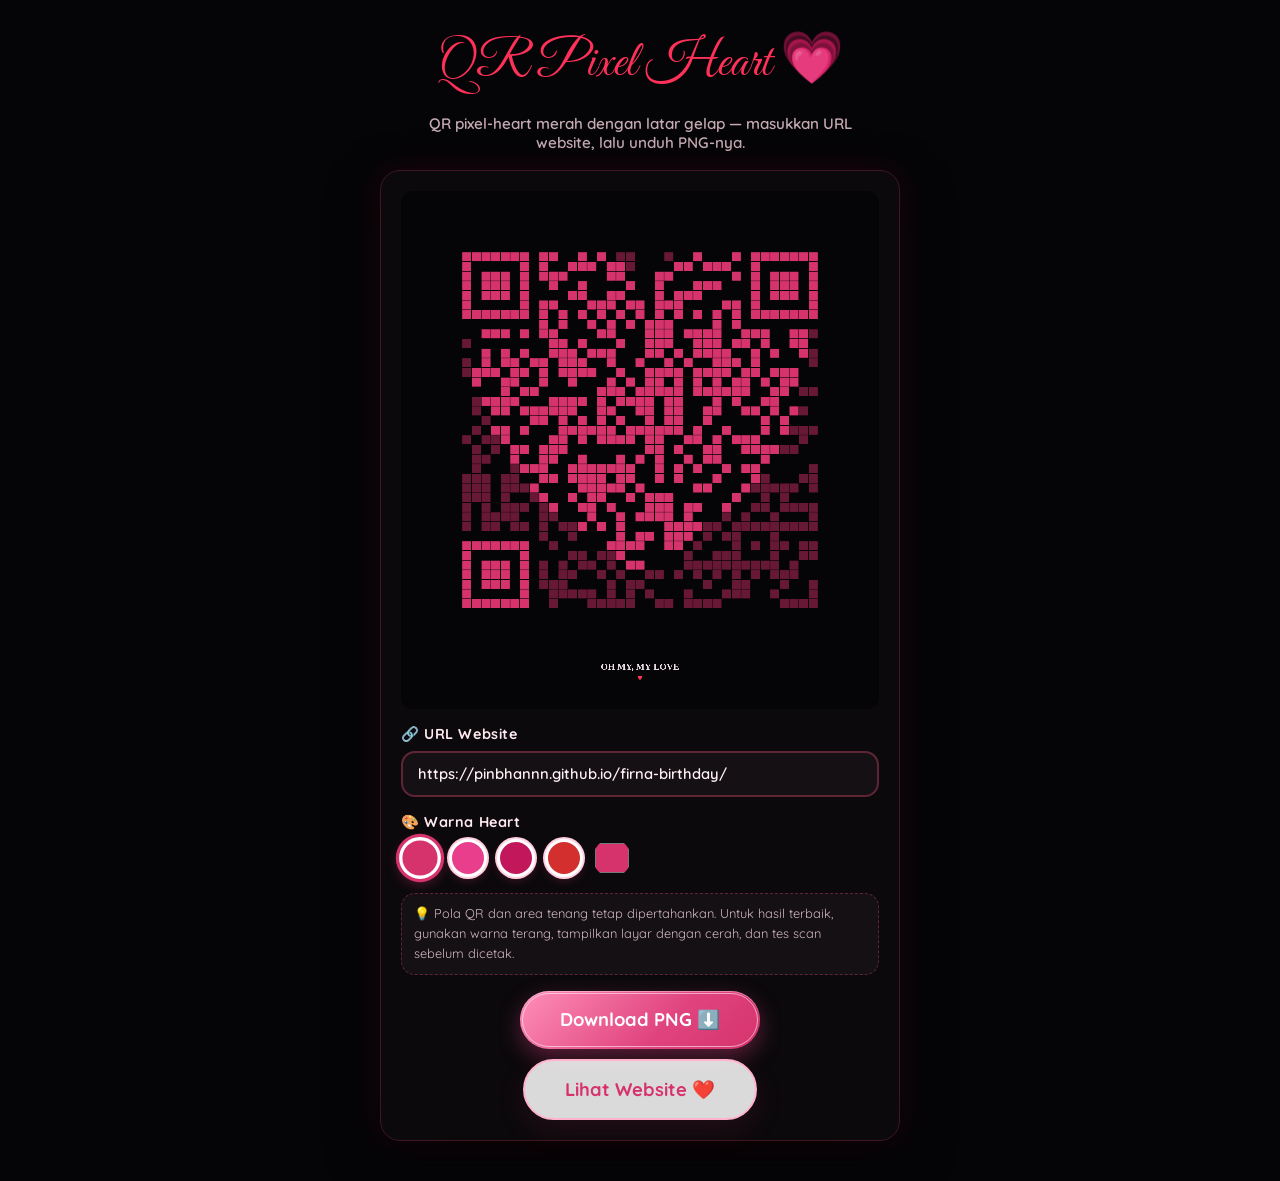
==== commit f751a15f: "Set published site URL in QR generator" ====
--- a/qr.html
+++ b/qr.html
@@ -150,7 +150,7 @@
   <script>
     "use strict";
 
-    const DEFAULT_URL = "https://USERNAME.github.io/firna-birthday/";
+    const DEFAULT_URL = "https://pinbhannn.github.io/firna-birthday/";
     const canvas = document.getElementById("qr-canvas");
     const ctx = canvas.getContext("2d");
     const urlInput = document.getElementById("qr-url");
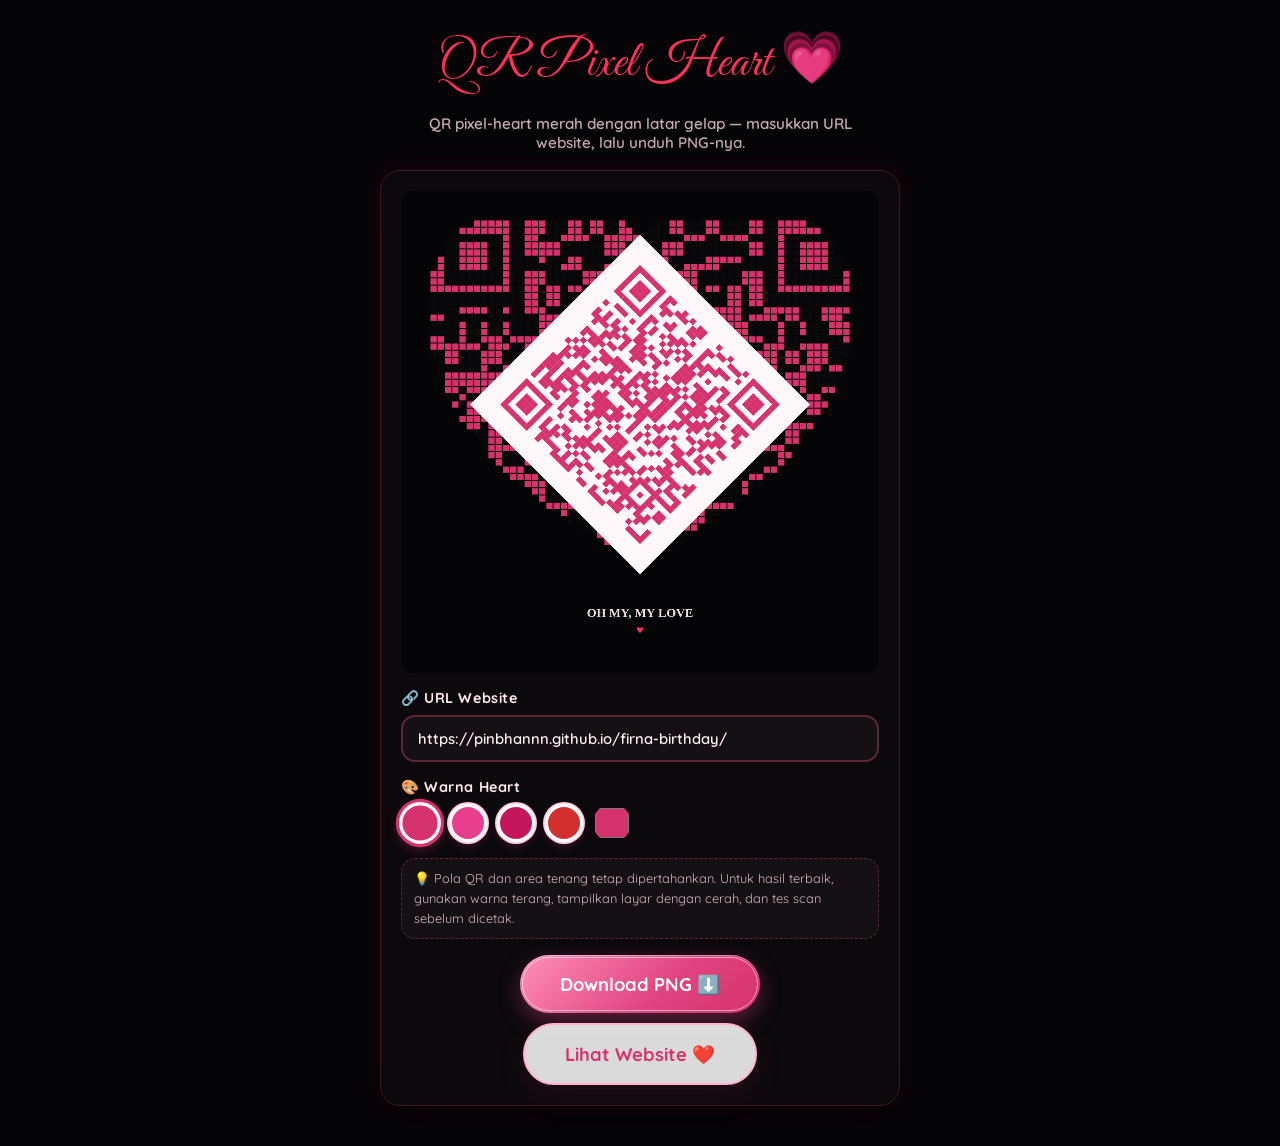
==== commit 65c387d4: "Style QR artwork as a rotated code inside a pixel heart" ====
--- a/qr.html
+++ b/qr.html
@@ -192,14 +192,6 @@
       return sum * sum * sum - x * x * y * y * y <= 0;
     }
 
-    function dimColor(hex, factor = 0.48) {
-      const value = hex.replace("#", "");
-      const r = Math.round(parseInt(value.slice(0, 2), 16) * factor);
-      const g = Math.round(parseInt(value.slice(2, 4), 16) * factor);
-      const b = Math.round(parseInt(value.slice(4, 6), 16) * factor);
-      return `rgb(${r}, ${g}, ${b})`;
-    }
-
     function render() {
       const url = urlInput.value.trim() || DEFAULT_URL;
       let qr;
@@ -217,59 +209,79 @@
       const S = 2;
       const N = qr.getModuleCount();
       const QUIET = 4;
-      const cell = 18;
-      const qrPx = (N + QUIET * 2) * cell;
-      const pad = 42;
-      const footH = 74;
-      const W = qrPx + pad * 2;
-      const H = qrPx + pad * 2 + footH;
+      const heartW = 580;
+      const heartH = 510;
+      const heartCell = 10;
+      const heartCols = Math.floor(heartW / heartCell);
+      const heartRows = Math.floor(heartH / heartCell);
+      const pad = 40;
+      const footH = 76;
+      const W = heartW + pad * 2;
+      const H = heartH + pad * 2 + footH;
 
       canvas.width = W * S;
       canvas.height = H * S;
       canvas.style.aspectRatio = `${W} / ${H}`;
       ctx.setTransform(S, 0, 0, S, 0, 0);
 
-      // Latar gelap seperti referensi, dengan area tenang QR tetap bersih.
+      // Latar gelap dan hati berupa mosaik piksel QR.
       ctx.fillStyle = "#050508";
       ctx.fillRect(0, 0, W, H);
 
-      const qx = pad;
-      const qy = pad;
-      const dimmedColor = dimColor(currentColor);
-      const moduleInset = cell * 0.035;
-      const moduleSize = cell - moduleInset * 2;
-
-      // Semua modul QR tetap digambar. Modul di area hati lebih terang,
-      // sedangkan modul di luar hati dibuat lebih redup untuk membentuk siluet.
+      const heartLeft = (W - heartCols * heartCell) / 2;
+      const heartTop = pad;
+      for (let row = 0; row < heartRows; row++) {
+        for (let col = 0; col < heartCols; col++) {
+          const x = ((col + 0.5) / heartCols) * 2 - 1;
+          const y = 1 - ((row + 0.5) / heartRows) * 2;
+          if (!isInsideHeart(x * 1.12, y * 1.12)) continue;
+
+          // Mosaik dekoratif diambil dari data QR, lalu dirangkai menjadi hati.
+          const sourceRow = Math.min(N - 1, Math.floor((row / heartRows) * N));
+          const sourceCol = Math.min(N - 1, Math.floor((col / heartCols) * N));
+          ctx.fillStyle = qr.isDark(sourceRow, sourceCol) ? currentColor : "#09080b";
+          ctx.fillRect(
+            heartLeft + col * heartCell + 0.7,
+            heartTop + row * heartCell + 0.7,
+            heartCell - 1.4,
+            heartCell - 1.4,
+          );
+        }
+      }
+
+      // QR yang membawa URL tetap utuh, dengan quiet zone, lalu diputar
+      // seperti pola berlian pada referensi.
+      const moduleSize = Math.min(8, (heartH / (Math.SQRT2 * (N + QUIET * 2))) * 0.92);
+      const codeSize = (N + QUIET * 2) * moduleSize;
+      const codeCenterX = W / 2;
+      const codeCenterY = heartTop + heartRows * heartCell / 2;
+      ctx.save();
+      ctx.translate(codeCenterX, codeCenterY);
+      ctx.rotate(Math.PI / 4);
+      ctx.fillStyle = "#fff8fa";
+      ctx.fillRect(-codeSize / 2, -codeSize / 2, codeSize, codeSize);
+      ctx.fillStyle = currentColor;
       for (let row = 0; row < N; row++) {
         for (let col = 0; col < N; col++) {
           if (!qr.isDark(row, col)) continue;
-          const x = ((col + 0.5) / N) * 2 - 1;
-          const y = 1 - ((row + 0.5) / N) * 2;
-          const inHeart = isInsideHeart(x * 1.2, y * 1.2);
-          const isFinder =
-            (row < 8 && col < 8) ||
-            (row < 8 && col >= N - 8) ||
-            (row >= N - 8 && col < 8);
-
-          ctx.fillStyle = inHeart || isFinder ? currentColor : dimmedColor;
           ctx.fillRect(
-            qx + (col + QUIET) * cell + moduleInset,
-            qy + (row + QUIET) * cell + moduleInset,
+            -codeSize / 2 + (col + QUIET) * moduleSize,
+            -codeSize / 2 + (row + QUIET) * moduleSize,
             moduleSize,
             moduleSize,
           );
         }
       }
+      ctx.restore();
 
       // Caption seperti contoh.
       ctx.fillStyle = "#eee1e5";
       ctx.textAlign = "center";
       ctx.textBaseline = "middle";
       ctx.font = "600 17px Georgia, serif";
-      ctx.fillText("OH MY, MY LOVE", W / 2, qy + qrPx + 38);
+      ctx.fillText("OH MY, MY LOVE", W / 2, heartTop + heartRows * heartCell + 34);
       ctx.fillStyle = "#ff3158";
-      heartPath(ctx, W / 2, qy + qrPx + 58, 12);
+      heartPath(ctx, W / 2, heartTop + heartRows * heartCell + 57, 12);
       ctx.fill();
     }
 
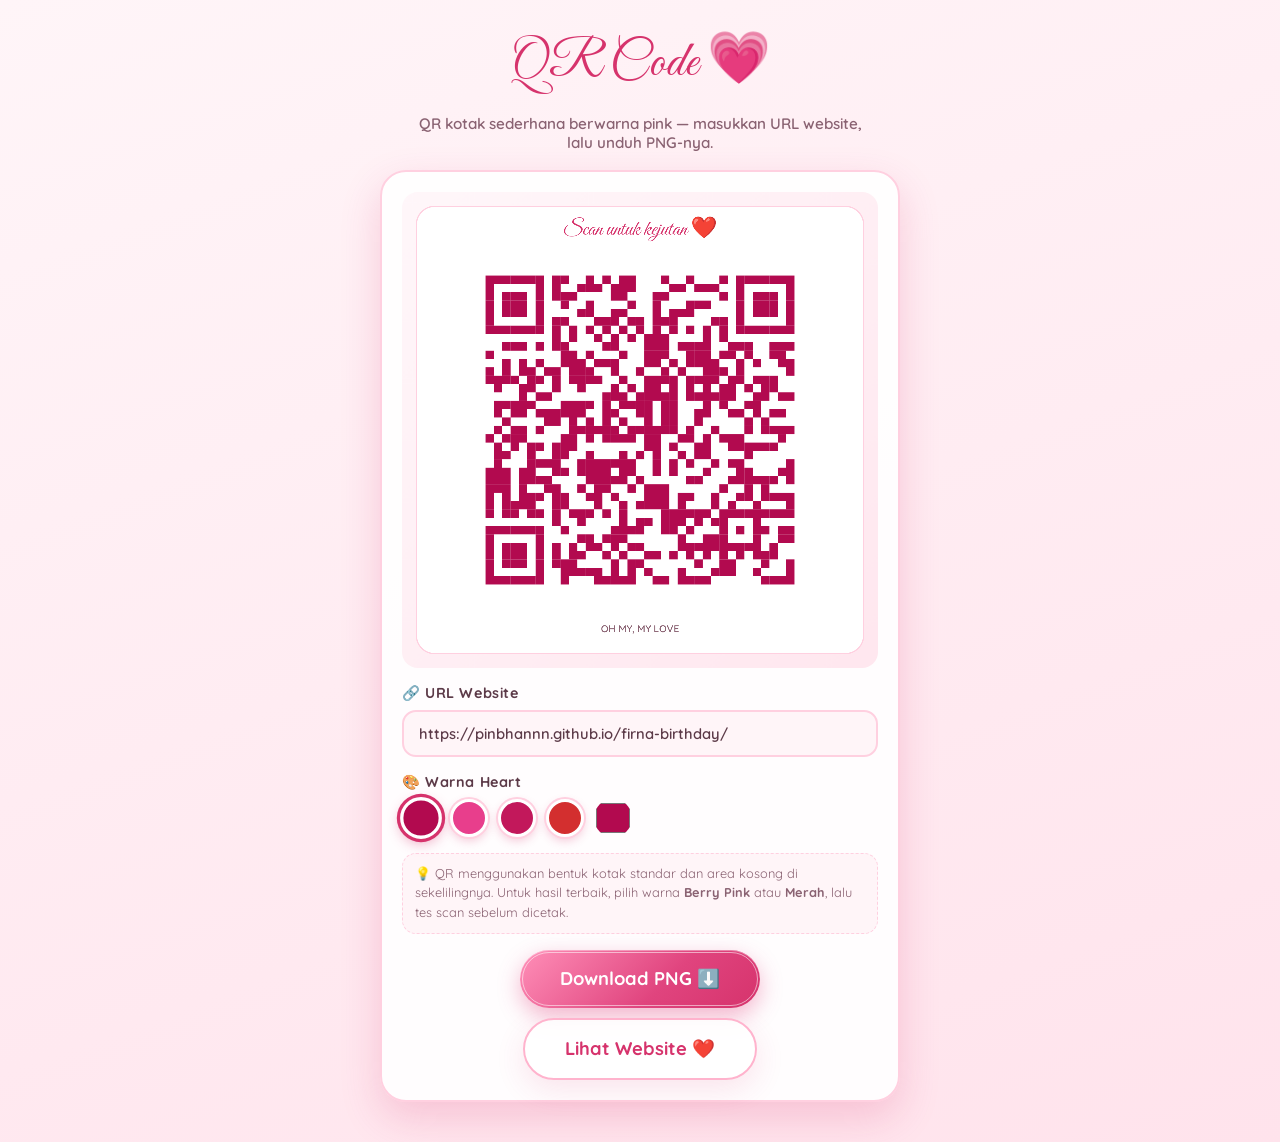
==== commit f26aee48: "Simplify QR to pink square style" ====
--- a/qr.html
+++ b/qr.html
@@ -20,28 +20,28 @@
       position: relative;
       z-index: 1;
       overflow-y: auto;
-      color: #f8edf0;
-      background: #050508;
+      color: var(--ink);
+      background: linear-gradient(160deg, var(--pink-50), var(--pink-100));
     }
     .qr-page h1 {
       font-family: var(--font-script);
       font-weight: 400;
       font-size: clamp(2.2rem, 8vw, 3.2rem);
-      color: #ff3158;
+      color: var(--rose);
       text-align: center;
     }
     .qr-page .sub {
-      color: #c7abb3;
+      color: var(--ink-soft);
       font-weight: 600;
       text-align: center;
       max-width: 460px;
       font-size: 0.95rem;
     }
     .qr-panel {
-      background: #0b090c;
-      border: 1px solid #3e1720;
-      border-radius: 20px;
-      box-shadow: 0 18px 50px rgba(0, 0, 0, 0.55), 0 0 32px rgba(230, 20, 58, 0.12);
+      background: rgba(255, 255, 255, 0.92);
+      border: 2px solid var(--pink-200);
+      border-radius: var(--radius);
+      box-shadow: var(--shadow-lift);
       padding: 20px;
       width: min(100%, 520px);
       display: flex;
@@ -52,12 +52,12 @@
       width: 100%;
       height: auto;
       display: block;
-      border-radius: 12px;
-      background: #050508;
+      border-radius: 16px;
+      background: #fff;
     }
     .qr-label {
       font-weight: 700;
-      color: #ffe9ef;
+      color: var(--ink);
       font-size: 0.9rem;
       letter-spacing: 0.04em;
     }
@@ -69,12 +69,12 @@
       font-size: 0.92rem;
       padding: 0.8em 1em;
       border-radius: 14px;
-      border: 2px solid #5e2634;
-      background: #151014;
-      color: #fff0f4;
+      border: 2px solid var(--pink-200);
+      background: var(--pink-50);
+      color: var(--ink);
       outline: none;
     }
-    #qr-url:focus { border-color: #ff5270; background: #1d1117; }
+    #qr-url:focus { border-color: var(--pink-400); background: #fff; }
     .swatches { display: flex; gap: 10px; flex-wrap: wrap; align-items: center; }
     .swatch {
       width: 38px;
@@ -99,10 +99,10 @@
     }
     .qr-tip {
       font-size: 0.8rem;
-      color: #d1b8c0;
+      color: var(--ink-soft);
       line-height: 1.55;
-      background: #151014;
-      border: 1.5px dashed #5e2634;
+      background: var(--pink-50);
+      border: 1.5px dashed var(--pink-200);
       border-radius: 14px;
       padding: 10px 12px;
     }
@@ -111,8 +111,8 @@
 </head>
 <body>
   <main class="qr-page">
-    <h1>QR Pixel Heart 💗</h1>
-    <p class="sub">QR pixel-heart merah dengan latar gelap — masukkan URL website, lalu unduh PNG-nya.</p>
+    <h1>QR Code 💗</h1>
+    <p class="sub">QR kotak sederhana berwarna pink — masukkan URL website, lalu unduh PNG-nya.</p>
 
     <div class="qr-panel">
       <canvas id="qr-canvas" aria-label="Preview QR code pixel heart"></canvas>
@@ -127,16 +127,16 @@
       <div>
         <p class="qr-label">🎨 Warna Heart</p>
         <div class="swatches" style="margin-top:8px" id="swatches">
-          <button class="swatch on" data-color="#D6336C" style="background:#D6336C" title="Rose Pink"></button>
+          <button class="swatch on" data-color="#B20A4F" style="background:#B20A4F" title="Rose Pink"></button>
           <button class="swatch" data-color="#E83E8C" style="background:#E83E8C" title="Hot Pink"></button>
           <button class="swatch" data-color="#C2185B" style="background:#C2185B" title="Berry Pink"></button>
           <button class="swatch" data-color="#D32F2F" style="background:#D32F2F" title="Merah"></button>
-          <input id="qr-custom" type="color" value="#D6336C" title="Warna custom">
+          <input id="qr-custom" type="color" value="#B20A4F" title="Warna custom">
         </div>
       </div>
 
       <p class="qr-tip">
-        💡 Pola QR dan area tenang tetap dipertahankan. Untuk hasil terbaik, gunakan warna terang, tampilkan layar dengan cerah, dan tes scan sebelum dicetak.
+        💡 QR menggunakan bentuk kotak standar dan area kosong di sekelilingnya. Untuk hasil terbaik, pilih warna <b>Berry Pink</b> atau <b>Merah</b>, lalu tes scan sebelum dicetak.
       </p>
 
       <div class="qr-actions">
@@ -155,41 +155,15 @@
     const ctx = canvas.getContext("2d");
     const urlInput = document.getElementById("qr-url");
     const customInput = document.getElementById("qr-custom");
-    let currentColor = "#D6336C";
+    let currentColor = "#B20A4F";
 
     urlInput.value = DEFAULT_URL;
-
-    function heartPath(c, x, y, s) {
-      c.beginPath();
-      c.moveTo(x, y + s * 0.32);
-      c.bezierCurveTo(x + s * 0.56, y - s * 0.18, x + s * 0.36, y - s * 0.58, x, y - s * 0.2);
-      c.bezierCurveTo(x - s * 0.36, y - s * 0.58, x - s * 0.56, y - s * 0.18, x, y + s * 0.32);
-      c.closePath();
-    }
-
-    function drawBigHeart(c, cx, cy, s, fill) {
-      c.save();
-      c.translate(cx, cy);
-      c.fillStyle = fill;
-      c.beginPath();
-      c.moveTo(0, s * 0.32);
-      c.bezierCurveTo(s * 0.56, -s * 0.18, s * 0.36, -s * 0.58, 0, -s * 0.2);
-      c.bezierCurveTo(-s * 0.36, -s * 0.58, -s * 0.56, -s * 0.18, 0, s * 0.32);
-      c.closePath();
-      c.fill();
-      c.restore();
-    }
 
     function buildQR(url) {
       const qr = qrcode(0, "H");
       qr.addData(url);
       qr.make();
       return qr;
-    }
-
-    function isInsideHeart(x, y) {
-      const sum = x * x + y * y - 1;
-      return sum * sum * sum - x * x * y * y * y <= 0;
     }
 
     function render() {
@@ -199,7 +173,8 @@
         qr = buildQR(url);
       } catch (e) {
         ctx.clearRect(0, 0, canvas.width, canvas.height);
-        ctx.fillStyle = "#f4dce2";
+        ctx.setTransform(1, 0, 0, 1, 0, 0);
+        ctx.fillStyle = "#5c3a48";
         ctx.font = "600 14px Quicksand, sans-serif";
         ctx.textAlign = "center";
         ctx.fillText("URL terlalu panjang untuk QR ini 😢", canvas.width / 2, 40);
@@ -209,80 +184,58 @@
       const S = 2;
       const N = qr.getModuleCount();
       const QUIET = 4;
-      const heartW = 580;
-      const heartH = 510;
-      const heartCell = 10;
-      const heartCols = Math.floor(heartW / heartCell);
-      const heartRows = Math.floor(heartH / heartCell);
-      const pad = 40;
-      const footH = 76;
-      const W = heartW + pad * 2;
-      const H = heartH + pad * 2 + footH;
+      const W = 760;
+      const H = 760;
+      const moduleSize = Math.min(14, (W - 160) / (N + QUIET * 2));
+      const qrSize = (N + QUIET * 2) * moduleSize;
+      const qx = (W - qrSize) / 2;
+      const qy = (H - qrSize) / 2;
+      const card = 22;
 
       canvas.width = W * S;
       canvas.height = H * S;
-      canvas.style.aspectRatio = `${W} / ${H}`;
+      canvas.style.aspectRatio = "1 / 1";
       ctx.setTransform(S, 0, 0, S, 0, 0);
 
-      // Latar gelap dan hati berupa mosaik piksel QR.
-      ctx.fillStyle = "#050508";
+      const bg = ctx.createLinearGradient(0, 0, W, H);
+      bg.addColorStop(0, "#fff7fa");
+      bg.addColorStop(1, "#ffe7ef");
+      ctx.fillStyle = bg;
       ctx.fillRect(0, 0, W, H);
 
-      const heartLeft = (W - heartCols * heartCell) / 2;
-      const heartTop = pad;
-      for (let row = 0; row < heartRows; row++) {
-        for (let col = 0; col < heartCols; col++) {
-          const x = ((col + 0.5) / heartCols) * 2 - 1;
-          const y = 1 - ((row + 0.5) / heartRows) * 2;
-          if (!isInsideHeart(x * 1.12, y * 1.12)) continue;
-
-          // Mosaik dekoratif diambil dari data QR, lalu dirangkai menjadi hati.
-          const sourceRow = Math.min(N - 1, Math.floor((row / heartRows) * N));
-          const sourceCol = Math.min(N - 1, Math.floor((col / heartCols) * N));
-          ctx.fillStyle = qr.isDark(sourceRow, sourceCol) ? currentColor : "#09080b";
-          ctx.fillRect(
-            heartLeft + col * heartCell + 0.7,
-            heartTop + row * heartCell + 0.7,
-            heartCell - 1.4,
-            heartCell - 1.4,
-          );
-        }
-      }
-
-      // QR yang membawa URL tetap utuh, dengan quiet zone, lalu diputar
-      // seperti pola berlian pada referensi.
-      const moduleSize = Math.min(8, (heartH / (Math.SQRT2 * (N + QUIET * 2))) * 0.92);
-      const codeSize = (N + QUIET * 2) * moduleSize;
-      const codeCenterX = W / 2;
-      const codeCenterY = heartTop + heartRows * heartCell / 2;
-      ctx.save();
-      ctx.translate(codeCenterX, codeCenterY);
-      ctx.rotate(Math.PI / 4);
-      ctx.fillStyle = "#fff8fa";
-      ctx.fillRect(-codeSize / 2, -codeSize / 2, codeSize, codeSize);
-      ctx.fillStyle = currentColor;
+      ctx.fillStyle = "#ffffff";
+      roundRect(ctx, card, card, W - card * 2, H - card * 2, 30);
+      ctx.fill();
+      ctx.strokeStyle = "#ffd0e0";
+      ctx.lineWidth = 2;
+      roundRect(ctx, card + 1, card + 1, W - card * 2 - 2, H - card * 2 - 2, 29);
+      ctx.stroke();
+
+      ctx.fillStyle = "#d6336c";
+      ctx.textAlign = "center";
+      ctx.textBaseline = "middle";
+      ctx.font = "34px 'Great Vibes', cursive";
+      ctx.fillText("Scan untuk kejutan ❤️", W / 2, 62);
+
+      // QR kotak standar: modul pink di atas latar putih dengan quiet zone 4 modul.
+      ctx.fillStyle = "#ffffff";
+      ctx.fillRect(qx, qy, qrSize, qrSize);
       for (let row = 0; row < N; row++) {
         for (let col = 0; col < N; col++) {
           if (!qr.isDark(row, col)) continue;
+          ctx.fillStyle = currentColor;
           ctx.fillRect(
-            -codeSize / 2 + (col + QUIET) * moduleSize,
-            -codeSize / 2 + (row + QUIET) * moduleSize,
+            qx + (col + QUIET) * moduleSize,
+            qy + (row + QUIET) * moduleSize,
             moduleSize,
             moduleSize,
           );
         }
       }
-      ctx.restore();
-
-      // Caption seperti contoh.
-      ctx.fillStyle = "#eee1e5";
-      ctx.textAlign = "center";
-      ctx.textBaseline = "middle";
-      ctx.font = "600 17px Georgia, serif";
-      ctx.fillText("OH MY, MY LOVE", W / 2, heartTop + heartRows * heartCell + 34);
-      ctx.fillStyle = "#ff3158";
-      heartPath(ctx, W / 2, heartTop + heartRows * heartCell + 57, 12);
-      ctx.fill();
+
+      ctx.fillStyle = "#8a6272";
+      ctx.font = "600 16px Quicksand, sans-serif";
+      ctx.fillText("OH MY, MY LOVE", W / 2, H - 62);
     }
 
     function roundRect(c, x, y, w, h, r) {
